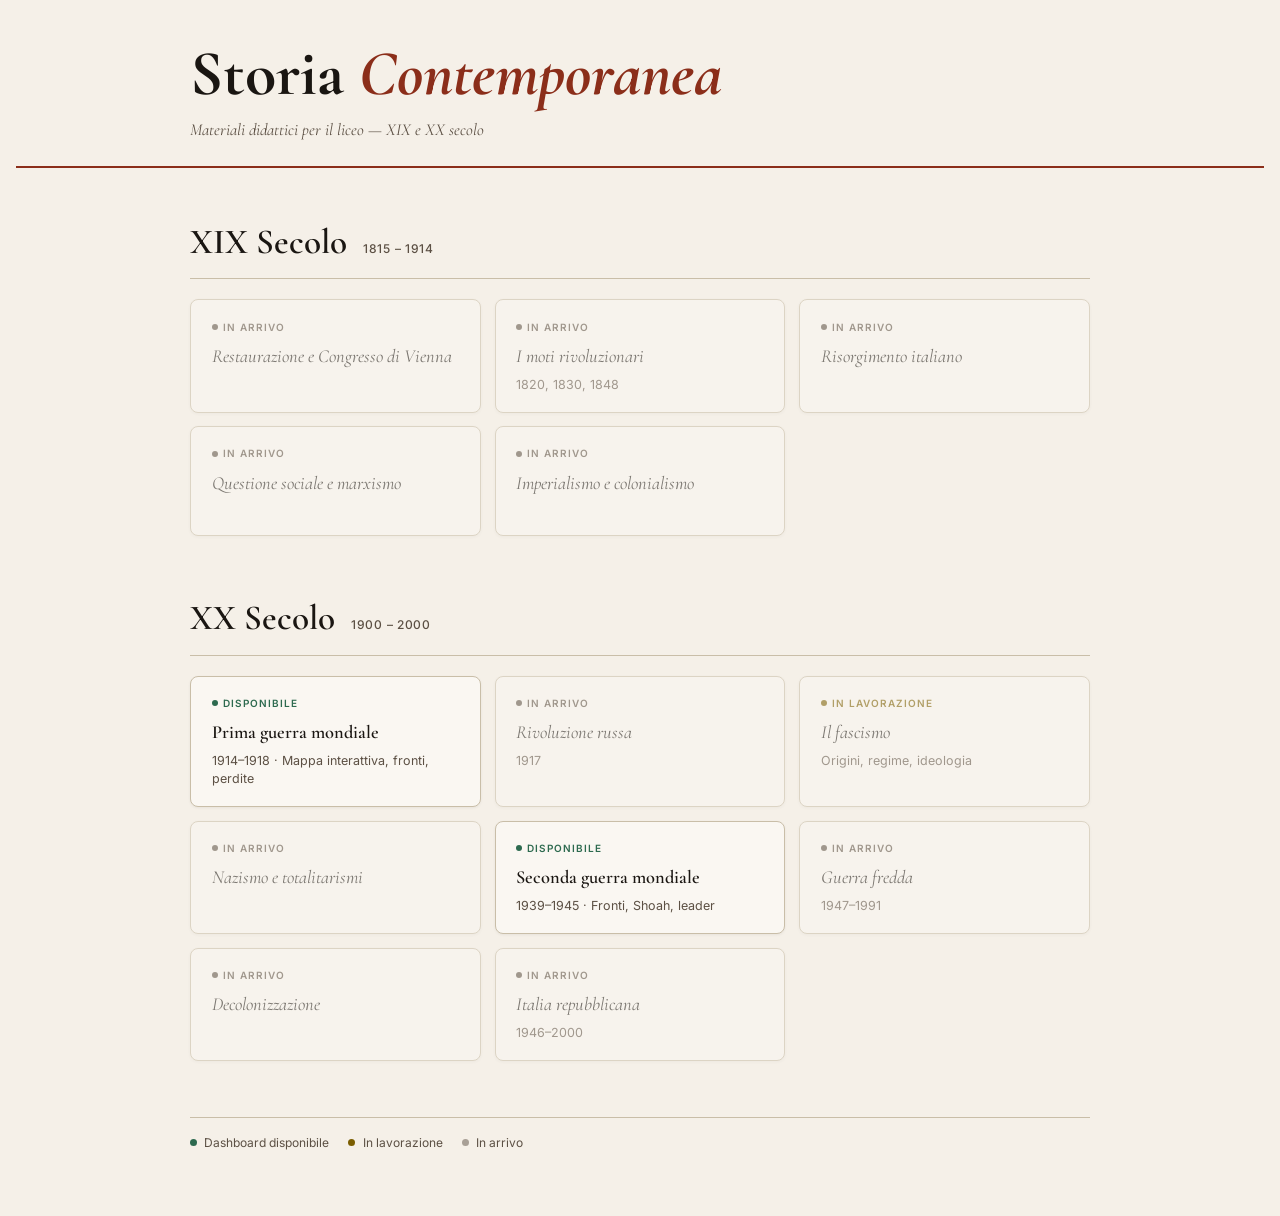
==== index.html @ 785f9587 "Primo commit: hub page + shared CSS system - index.html: pagina vetrina divisa per secolo (XIX e XX)" ====
<!DOCTYPE html>
<html lang="it">
<head>
<meta charset="UTF-8">
<meta name="viewport" content="width=device-width, initial-scale=1.0">
<title>Storia Contemporanea</title>
<link rel="preconnect" href="https://fonts.googleapis.com">
<link rel="stylesheet" href="https://fonts.googleapis.com/css2?family=Cormorant+Garamond:ital,wght@0,400;0,600;0,700;1,400;1,600&family=Inter:wght@400;500;600&display=swap">

<style>
:root {
  --bg:       #F5F0E8;
  --bg2:      #EDE7D9;
  --fg:       #1A1612;
  --fg2:      #5C5044;
  --accent:   #8B2E1A;
  --accent2:  #C4491F;
  --border:   #C9BEA8;
  --ready:    #2D6A4F;
  --wip:      #7B5E00;
  --card-bg:  #FAF7F2;

  --font-display: 'Cormorant Garamond', Georgia, serif;
  --font-ui:      'Inter', system-ui, sans-serif;

  color-scheme: light;
}

@media (prefers-color-scheme: dark) {
  :root:not([data-theme="light"]) {
    --bg:      #141210;
    --bg2:     #1E1A17;
    --fg:      #E8E0D4;
    --fg2:     #9C9080;
    --accent:  #C4491F;
    --accent2: #E06030;
    --border:  #3A3028;
    --ready:   #4CAF82;
    --wip:     #D4A020;
    --card-bg: #1E1A17;
    color-scheme: dark;
  }
}
:root[data-theme="dark"] {
    --bg:      #141210;
    --bg2:     #1E1A17;
    --fg:      #E8E0D4;
    --fg2:     #9C9080;
    --accent:  #C4491F;
    --accent2: #E06030;
    --border:  #3A3028;
    --ready:   #4CAF82;
    --wip:     #D4A020;
    --card-bg: #1E1A17;
    color-scheme: dark;
}

*, *::before, *::after { box-sizing: border-box; margin: 0; }

body {
  background: var(--bg);
  color: var(--fg);
  font-family: var(--font-ui);
  font-size: 15px;
  line-height: 1.5;
  padding-left:  max(16px, env(safe-area-inset-left,  0px));
  padding-right: max(16px, env(safe-area-inset-right, 0px));
  padding-block: 0;
  min-height: 100%;
}

/* ── HEADER ── */
.site-header {
  border-bottom: 2px solid var(--accent);
  padding-block: 2.5rem 1.5rem;
  margin-bottom: 3rem;
}

.header-inner {
  max-width: 900px;
  margin-inline: auto;
}

.site-title {
  font-family: var(--font-display);
  font-size: clamp(2.4rem, 6vw, 4rem);
  font-weight: 700;
  line-height: 1.05;
  color: var(--fg);
  text-wrap: balance;
}

.site-title em {
  font-style: italic;
  color: var(--accent);
}

.site-subtitle {
  margin-top: 0.6rem;
  font-family: var(--font-display);
  font-size: 1.05rem;
  font-style: italic;
  color: var(--fg2);
}

/* ── MAIN ── */
.main {
  max-width: 900px;
  margin-inline: auto;
  padding-bottom: 4rem;
}

/* ── CENTURY SECTION ── */
.century { margin-bottom: 3.5rem; }

.century-header {
  display: flex;
  align-items: baseline;
  gap: 1rem;
  margin-bottom: 1.25rem;
  padding-bottom: 0.6rem;
  border-bottom: 1px solid var(--border);
}

.century-label {
  font-family: var(--font-display);
  font-size: clamp(1.6rem, 4vw, 2.2rem);
  font-weight: 600;
  color: var(--fg);
}

.century-span {
  font-family: var(--font-ui);
  font-size: 12px;
  font-weight: 500;
  color: var(--fg2);
  letter-spacing: 0.06em;
}

/* ── CARD GRID ── */
.cards {
  display: grid;
  grid-template-columns: repeat(auto-fill, minmax(220px, 1fr));
  gap: 0.85rem;
}

.card {
  background: var(--card-bg);
  border: 1px solid var(--border);
  border-radius: 8px;
  padding: 1.2rem 1.3rem 1.1rem;
  text-decoration: none;
  color: inherit;
  display: flex;
  flex-direction: column;
  gap: 0.5rem;
  transition: box-shadow 0.15s, transform 0.15s, border-color 0.15s;
  position: relative;
  min-height: 110px;
  box-shadow: 0 1px 3px rgba(0,0,0,0.06);
}

.card:hover:not(.card--placeholder) {
  box-shadow: 0 4px 16px rgba(0,0,0,0.1);
  transform: translateY(-2px);
  border-color: var(--accent);
}

.card--placeholder {
  cursor: default;
  opacity: 0.55;
}

.card-badge {
  display: inline-flex;
  align-items: center;
  gap: 0.3rem;
  font-size: 10px;
  font-weight: 600;
  letter-spacing: 0.1em;
  text-transform: uppercase;
  margin-bottom: 0.15rem;
}

.card-badge--ready { color: var(--ready); }
.card-badge--wip   { color: var(--wip); }
.card-badge--soon  { color: var(--fg2); }

.card-badge::before {
  content: '';
  width: 6px;
  height: 6px;
  border-radius: 50%;
  background: currentColor;
  flex-shrink: 0;
}

.card-title {
  font-family: var(--font-display);
  font-size: 1.15rem;
  font-weight: 600;
  line-height: 1.25;
  color: var(--fg);
  text-wrap: balance;
}

.card--placeholder .card-title {
  font-weight: 400;
  font-style: italic;
}

.card-desc {
  font-size: 12.5px;
  color: var(--fg2);
  line-height: 1.45;
}

.card-arrow {
  position: absolute;
  bottom: 1rem;
  right: 1.1rem;
  font-size: 1.1rem;
  color: var(--accent);
  opacity: 0;
  transition: opacity 0.15s, transform 0.15s;
  transform: translateX(-4px);
}

.card:hover:not(.card--placeholder) .card-arrow {
  opacity: 1;
  transform: translateX(0);
}

/* ── LEGEND ── */
.legend {
  margin-top: 2.5rem;
  padding-top: 1rem;
  border-top: 1px solid var(--border);
  display: flex;
  flex-wrap: wrap;
  gap: 1.2rem;
}

.legend-item {
  display: flex;
  align-items: center;
  gap: 0.45rem;
  font-size: 12px;
  color: var(--fg2);
}

.legend-dot {
  width: 7px;
  height: 7px;
  border-radius: 50%;
}

.legend-dot--ready { background: var(--ready); }
.legend-dot--wip   { background: var(--wip); }
.legend-dot--soon  { background: var(--fg2); opacity: 0.5; }
</style>
</head>
<body>

<header class="site-header">
  <div class="header-inner">
    <h1 class="site-title">Storia <em>Contemporanea</em></h1>
    <p class="site-subtitle">Materiali didattici per il liceo — XIX e XX secolo</p>
  </div>
</header>

<main class="main">

  <!-- XIX SECOLO -->
  <section class="century">
    <div class="century-header">
      <h2 class="century-label">XIX Secolo</h2>
      <span class="century-span">1815 – 1914</span>
    </div>
    <div class="cards">

      <div class="card card--placeholder">
        <span class="card-badge card-badge--soon">In arrivo</span>
        <span class="card-title">Restaurazione e Congresso di Vienna</span>
      </div>

      <div class="card card--placeholder">
        <span class="card-badge card-badge--soon">In arrivo</span>
        <span class="card-title">I moti rivoluzionari</span>
        <span class="card-desc">1820, 1830, 1848</span>
      </div>

      <div class="card card--placeholder">
        <span class="card-badge card-badge--soon">In arrivo</span>
        <span class="card-title">Risorgimento italiano</span>
      </div>

      <div class="card card--placeholder">
        <span class="card-badge card-badge--soon">In arrivo</span>
        <span class="card-title">Questione sociale e marxismo</span>
      </div>

      <div class="card card--placeholder">
        <span class="card-badge card-badge--soon">In arrivo</span>
        <span class="card-title">Imperialismo e colonialismo</span>
      </div>

    </div>
  </section>

  <!-- XX SECOLO -->
  <section class="century">
    <div class="century-header">
      <h2 class="century-label">XX Secolo</h2>
      <span class="century-span">1900 – 2000</span>
    </div>
    <div class="cards">

      <a class="card" href="https://vfbrugnola.github.io/la-grande-guerra/">
        <span class="card-badge card-badge--ready">Disponibile</span>
        <span class="card-title">Prima guerra mondiale</span>
        <span class="card-desc">1914–1918 · Mappa interattiva, fronti, perdite</span>
        <span class="card-arrow">→</span>
      </a>

      <div class="card card--placeholder">
        <span class="card-badge card-badge--soon">In arrivo</span>
        <span class="card-title">Rivoluzione russa</span>
        <span class="card-desc">1917</span>
      </div>

      <div class="card card--placeholder">
        <span class="card-badge card-badge--wip">In lavorazione</span>
        <span class="card-title">Il fascismo</span>
        <span class="card-desc">Origini, regime, ideologia</span>
      </div>

      <div class="card card--placeholder">
        <span class="card-badge card-badge--soon">In arrivo</span>
        <span class="card-title">Nazismo e totalitarismi</span>
      </div>

      <a class="card" href="https://vfbrugnola.github.io/la-seconda-guerra-mondiale/">
        <span class="card-badge card-badge--ready">Disponibile</span>
        <span class="card-title">Seconda guerra mondiale</span>
        <span class="card-desc">1939–1945 · Fronti, Shoah, leader</span>
        <span class="card-arrow">→</span>
      </a>

      <div class="card card--placeholder">
        <span class="card-badge card-badge--soon">In arrivo</span>
        <span class="card-title">Guerra fredda</span>
        <span class="card-desc">1947–1991</span>
      </div>

      <div class="card card--placeholder">
        <span class="card-badge card-badge--soon">In arrivo</span>
        <span class="card-title">Decolonizzazione</span>
      </div>

      <div class="card card--placeholder">
        <span class="card-badge card-badge--soon">In arrivo</span>
        <span class="card-title">Italia repubblicana</span>
        <span class="card-desc">1946–2000</span>
      </div>

    </div>
  </section>

  <div class="legend">
    <span class="legend-item"><span class="legend-dot legend-dot--ready"></span> Dashboard disponibile</span>
    <span class="legend-item"><span class="legend-dot legend-dot--wip"></span> In lavorazione</span>
    <span class="legend-item"><span class="legend-dot legend-dot--soon"></span> In arrivo</span>
  </div>

</main>

</body>
</html>
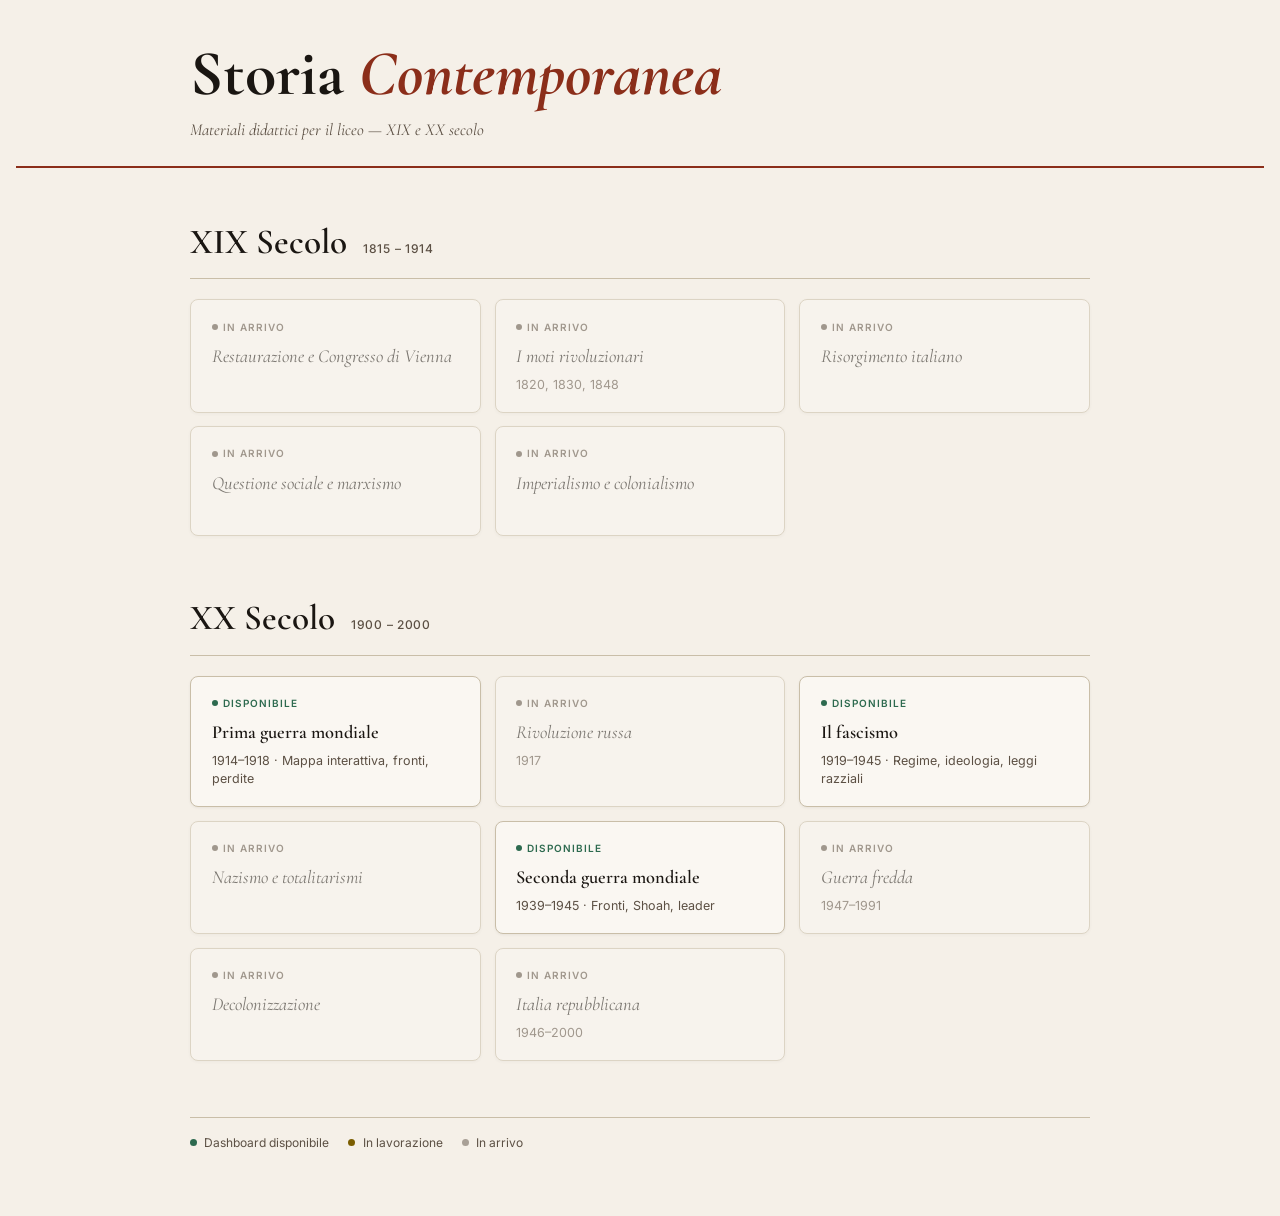
==== commit 3f01b8ae: "Add dashboard il-fascismo-in-italia as subfolder - Moves the fascismo dashboard into the monorepo as" ====
--- a/index.html
+++ b/index.html
@@ -329,11 +329,12 @@
         <span class="card-desc">1917</span>
       </div>
 
-      <div class="card card--placeholder">
-        <span class="card-badge card-badge--wip">In lavorazione</span>
+      <a class="card" href="./il-fascismo-in-italia/">
+        <span class="card-badge card-badge--ready">Disponibile</span>
         <span class="card-title">Il fascismo</span>
-        <span class="card-desc">Origini, regime, ideologia</span>
-      </div>
+        <span class="card-desc">1919–1945 · Regime, ideologia, leggi razziali</span>
+        <span class="card-arrow">→</span>
+      </a>
 
       <div class="card card--placeholder">
         <span class="card-badge card-badge--soon">In arrivo</span>
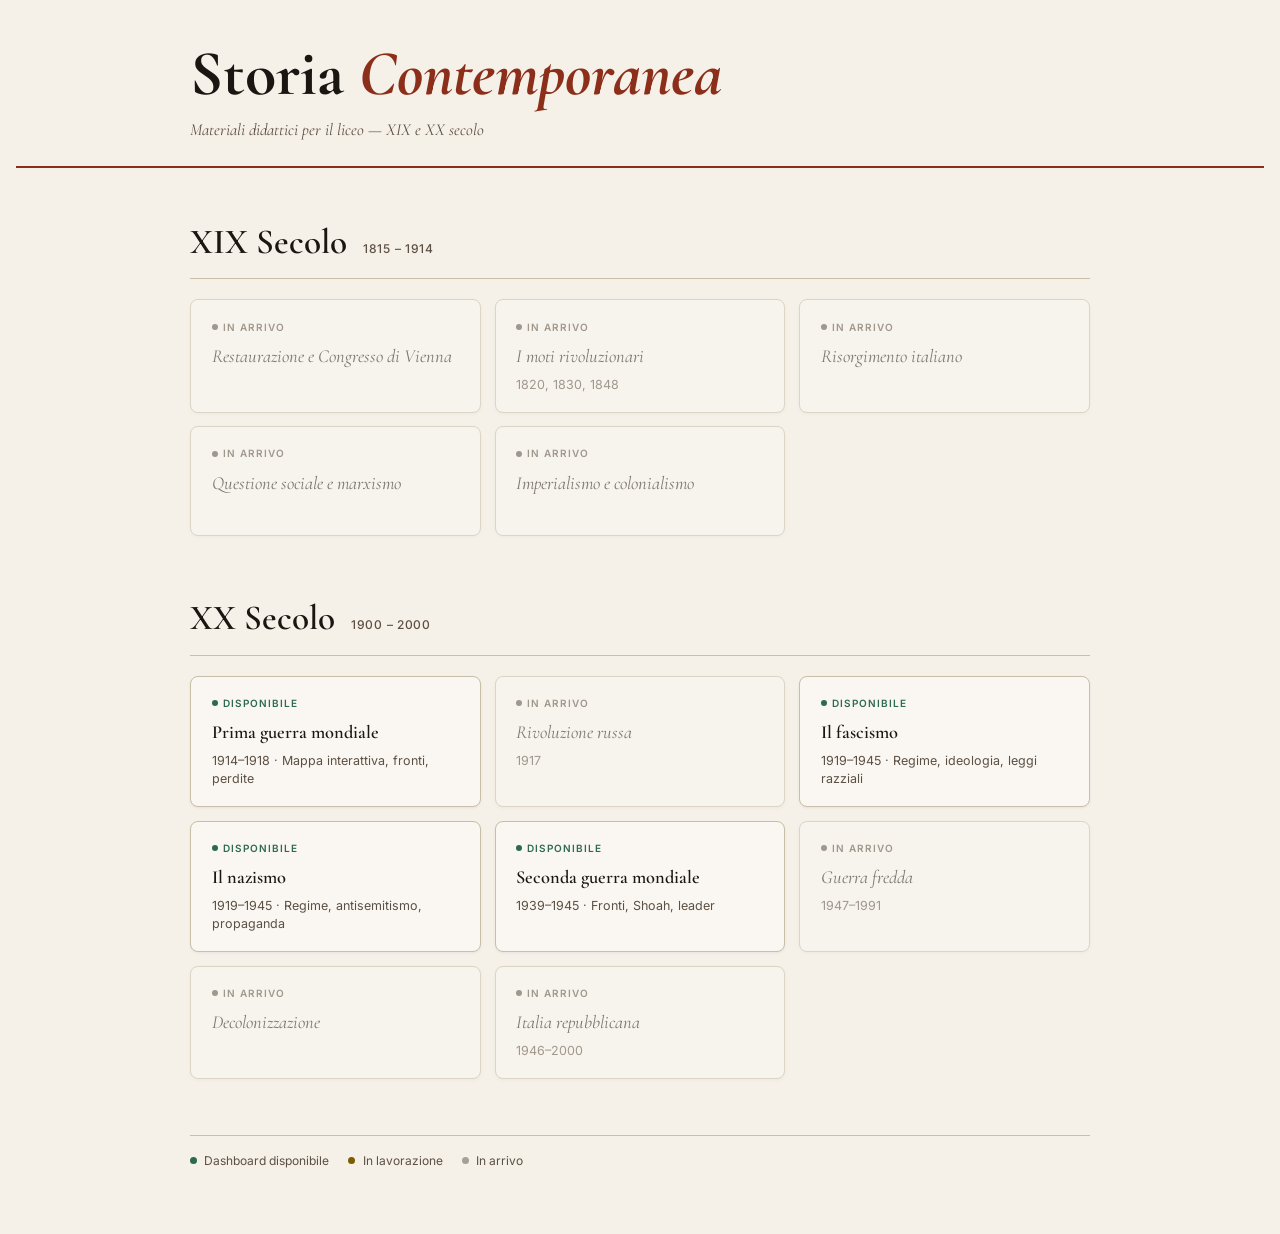
==== commit 442adf34: "Aggiunge dashboard Il Nazismo (7 tab) e aggiorna hub - Nuovo modulo il-nazismo/ con 7 sezioni temati" ====
--- a/index.html
+++ b/index.html
@@ -316,7 +316,7 @@
     </div>
     <div class="cards">
 
-      <a class="card" href="https://vfbrugnola.github.io/la-grande-guerra/">
+      <a class="card" href="./la-grande-guerra/">
         <span class="card-badge card-badge--ready">Disponibile</span>
         <span class="card-title">Prima guerra mondiale</span>
         <span class="card-desc">1914–1918 · Mappa interattiva, fronti, perdite</span>
@@ -336,12 +336,14 @@
         <span class="card-arrow">→</span>
       </a>
 
-      <div class="card card--placeholder">
-        <span class="card-badge card-badge--soon">In arrivo</span>
-        <span class="card-title">Nazismo e totalitarismi</span>
-      </div>
-
-      <a class="card" href="https://vfbrugnola.github.io/la-seconda-guerra-mondiale/">
+      <a class="card" href="./il-nazismo/">
+        <span class="card-badge card-badge--ready">Disponibile</span>
+        <span class="card-title">Il nazismo</span>
+        <span class="card-desc">1919–1945 · Regime, antisemitismo, propaganda</span>
+        <span class="card-arrow">→</span>
+      </a>
+
+      <a class="card" href="./la-seconda-guerra-mondiale/">
         <span class="card-badge card-badge--ready">Disponibile</span>
         <span class="card-title">Seconda guerra mondiale</span>
         <span class="card-desc">1939–1945 · Fronti, Shoah, leader</span>
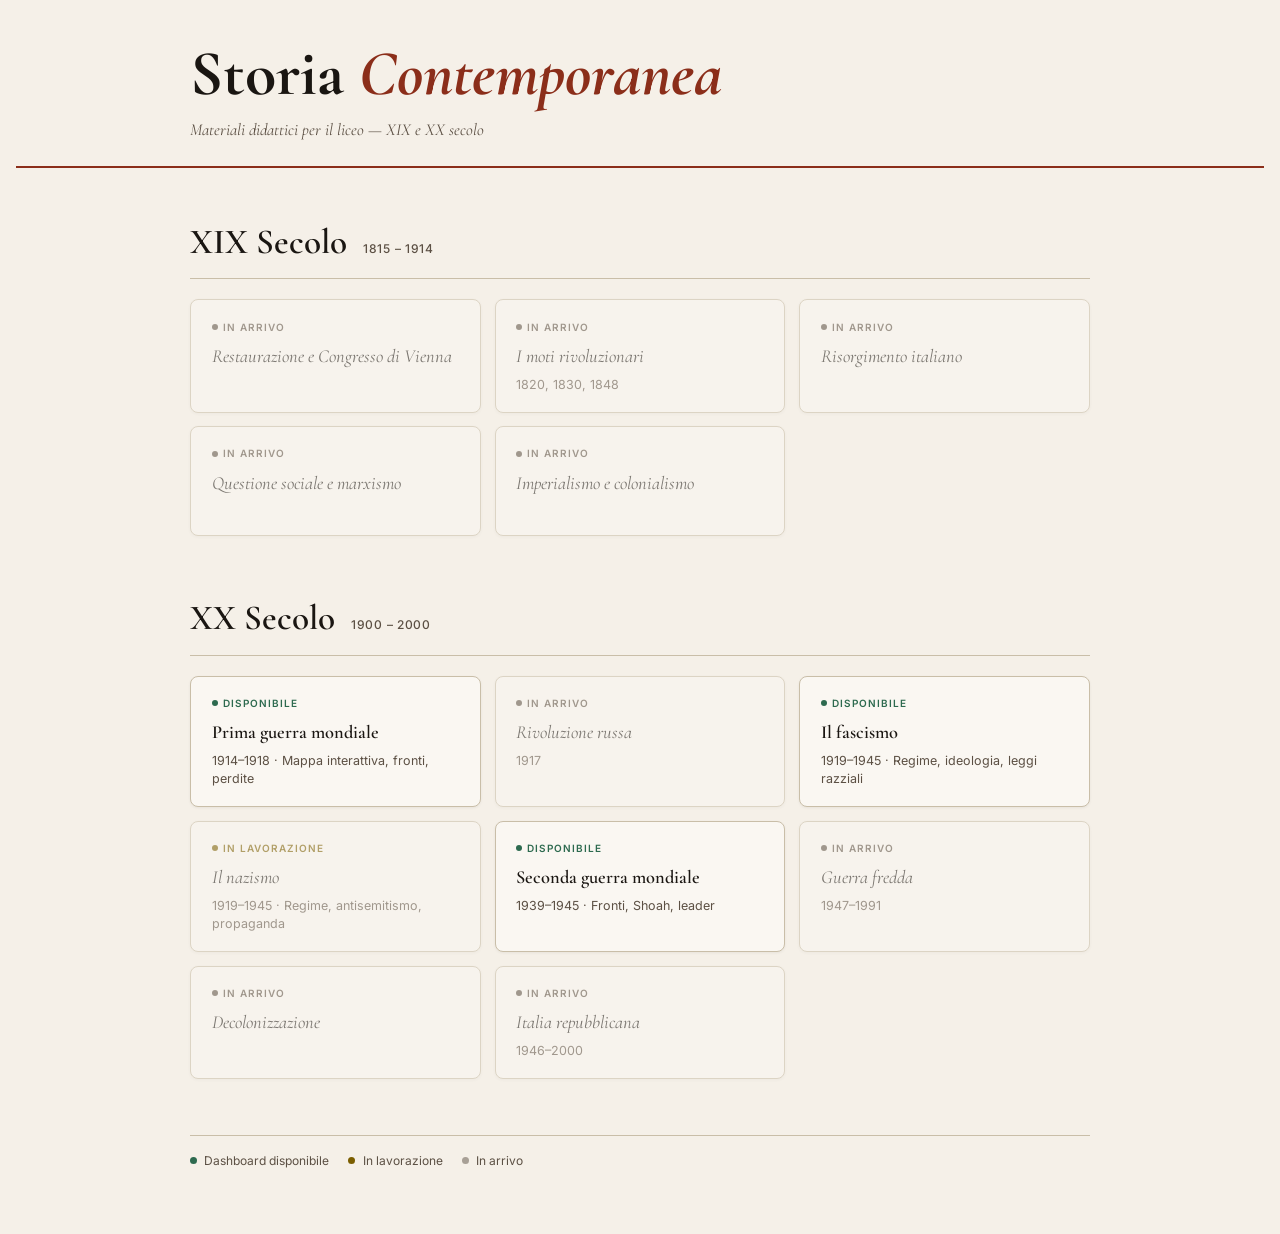
==== commit e4af12b0: "Rimuove dashboard il-nazismo (sviluppo in corso in locale) - Eliminata cartella il-nazismo/ e tutti " ====
--- a/index.html
+++ b/index.html
@@ -336,12 +336,11 @@
         <span class="card-arrow">→</span>
       </a>
 
-      <a class="card" href="./il-nazismo/">
-        <span class="card-badge card-badge--ready">Disponibile</span>
+      <div class="card card--placeholder">
+        <span class="card-badge card-badge--wip">In lavorazione</span>
         <span class="card-title">Il nazismo</span>
         <span class="card-desc">1919–1945 · Regime, antisemitismo, propaganda</span>
-        <span class="card-arrow">→</span>
-      </a>
+      </div>
 
       <a class="card" href="./la-seconda-guerra-mondiale/">
         <span class="card-badge card-badge--ready">Disponibile</span>
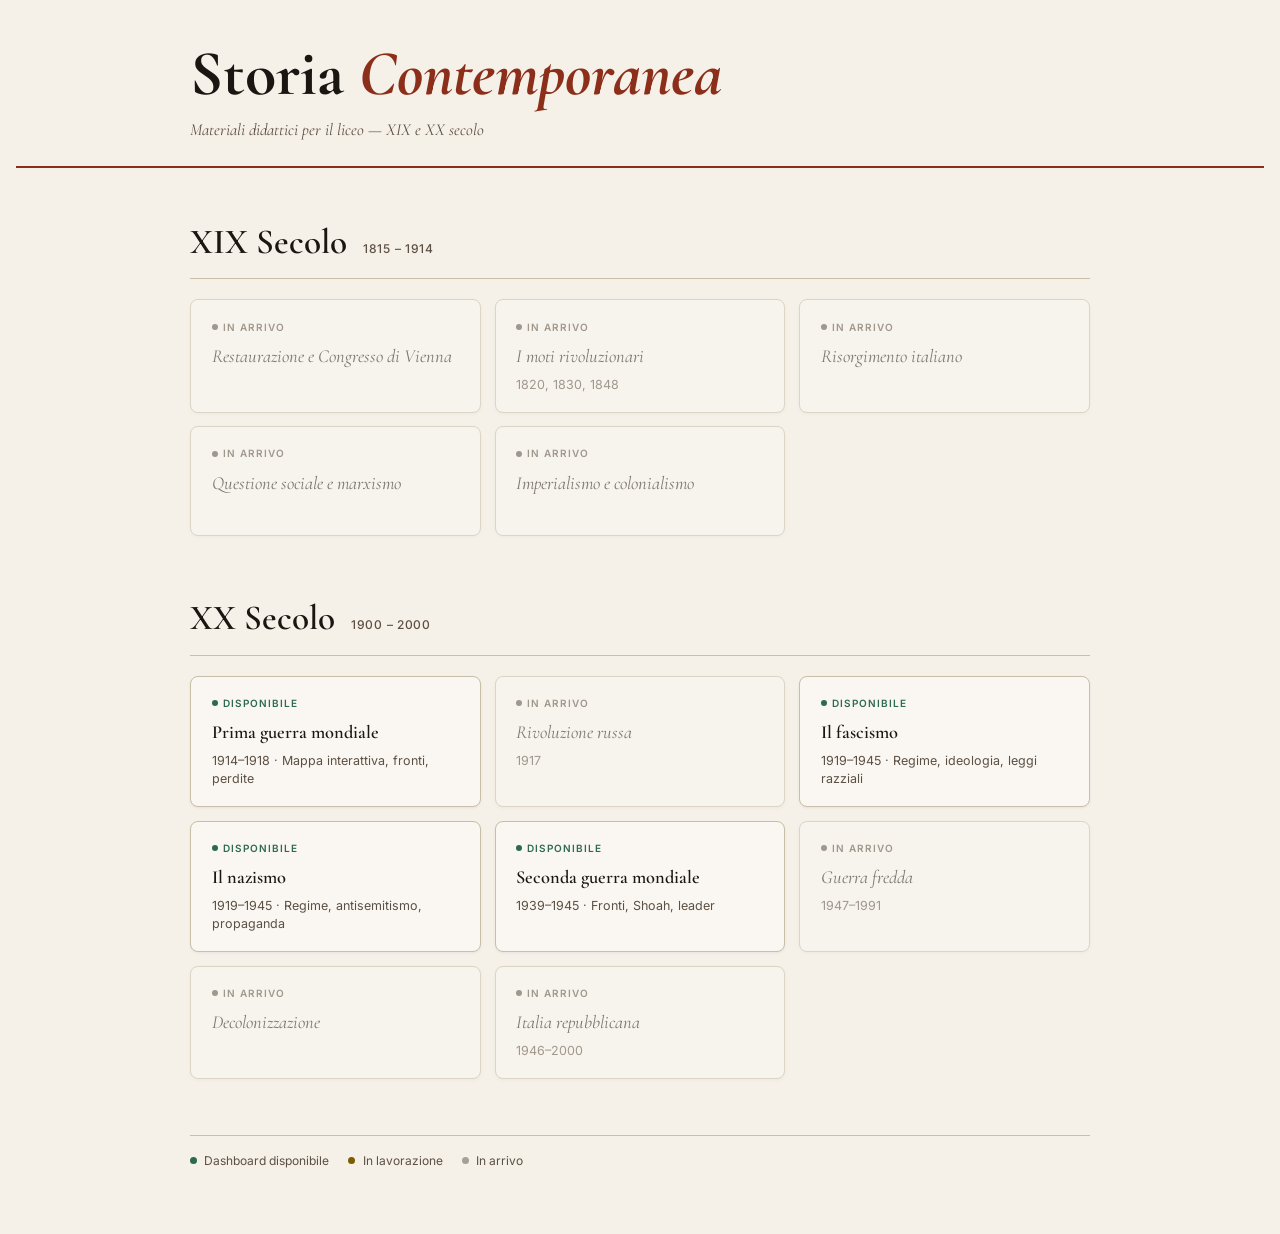
==== commit 770ededd: "Hub: segna Il nazismo come disponibile con link Co-Authored-By: Claude Sonnet 4.6 <noreply@anthropic" ====
--- a/index.html
+++ b/index.html
@@ -336,11 +336,12 @@
         <span class="card-arrow">→</span>
       </a>
 
-      <div class="card card--placeholder">
-        <span class="card-badge card-badge--wip">In lavorazione</span>
+      <a class="card" href="./il-nazismo/">
+        <span class="card-badge card-badge--ready">Disponibile</span>
         <span class="card-title">Il nazismo</span>
         <span class="card-desc">1919–1945 · Regime, antisemitismo, propaganda</span>
-      </div>
+        <span class="card-arrow">→</span>
+      </a>
 
       <a class="card" href="./la-seconda-guerra-mondiale/">
         <span class="card-badge card-badge--ready">Disponibile</span>
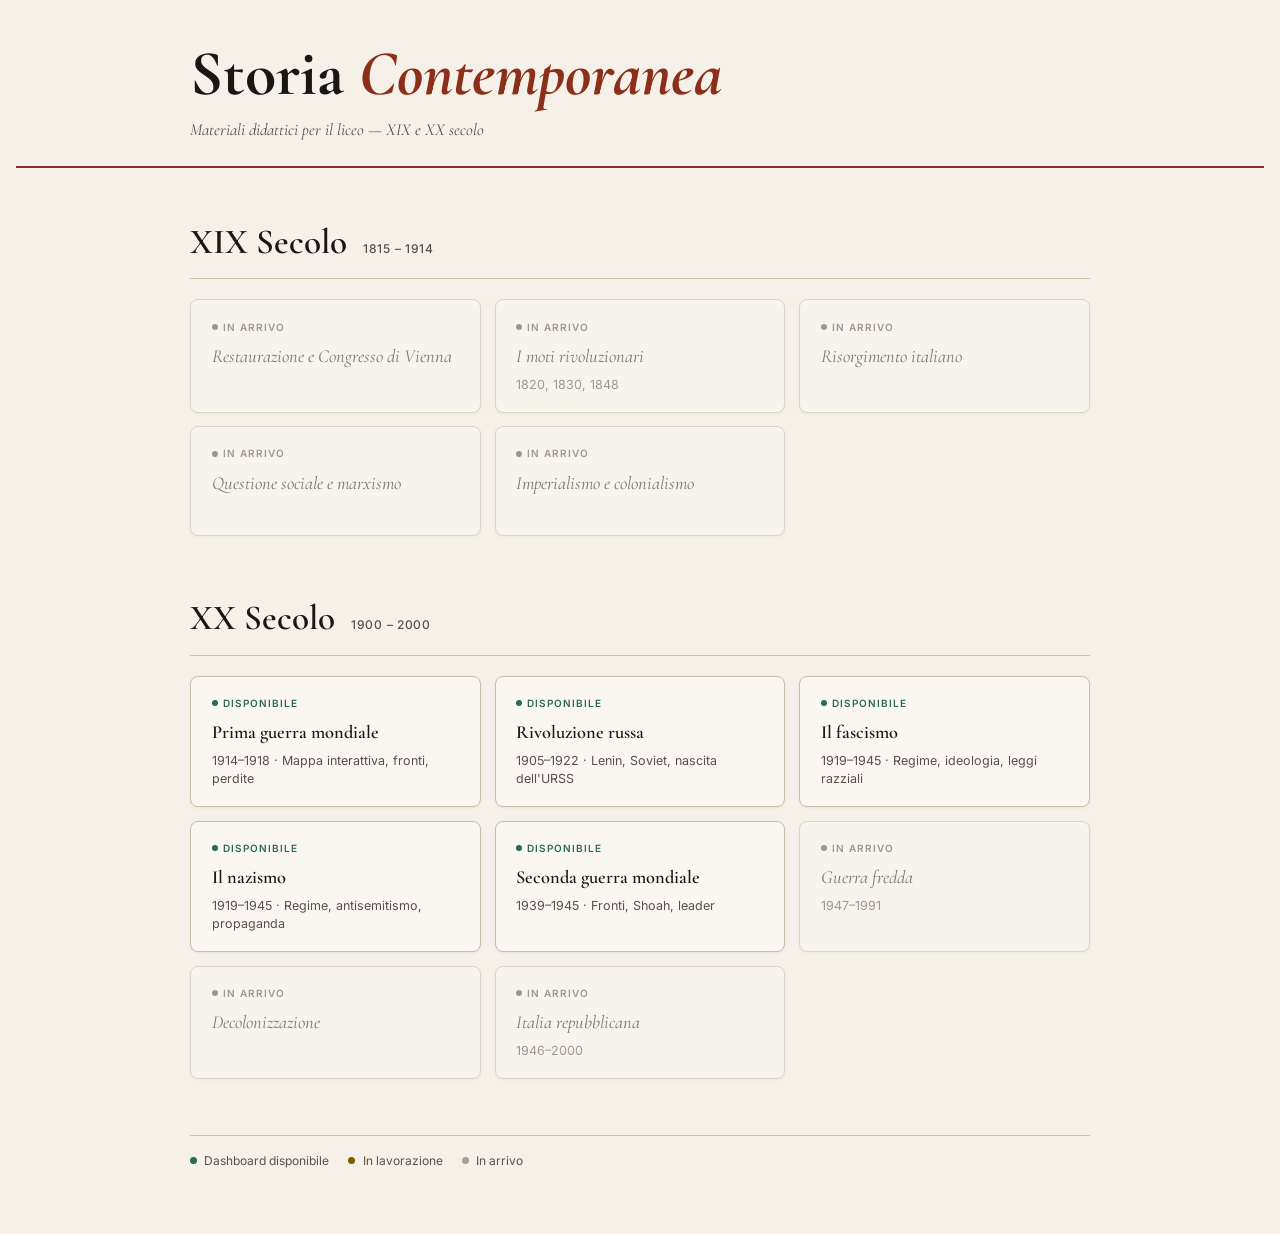
==== commit 9433b404: "Add dashboard didattica: La Rivoluzione Russa (1905–1922) - Nuova sezione la-rivoluzione-russa/ con " ====
--- a/index.html
+++ b/index.html
@@ -323,11 +323,12 @@
         <span class="card-arrow">→</span>
       </a>
 
-      <div class="card card--placeholder">
-        <span class="card-badge card-badge--soon">In arrivo</span>
+      <a class="card" href="./la-rivoluzione-russa/">
+        <span class="card-badge card-badge--ready">Disponibile</span>
         <span class="card-title">Rivoluzione russa</span>
-        <span class="card-desc">1917</span>
-      </div>
+        <span class="card-desc">1905–1922 · Lenin, Soviet, nascita dell'URSS</span>
+        <span class="card-arrow">→</span>
+      </a>
 
       <a class="card" href="./il-fascismo-in-italia/">
         <span class="card-badge card-badge--ready">Disponibile</span>
